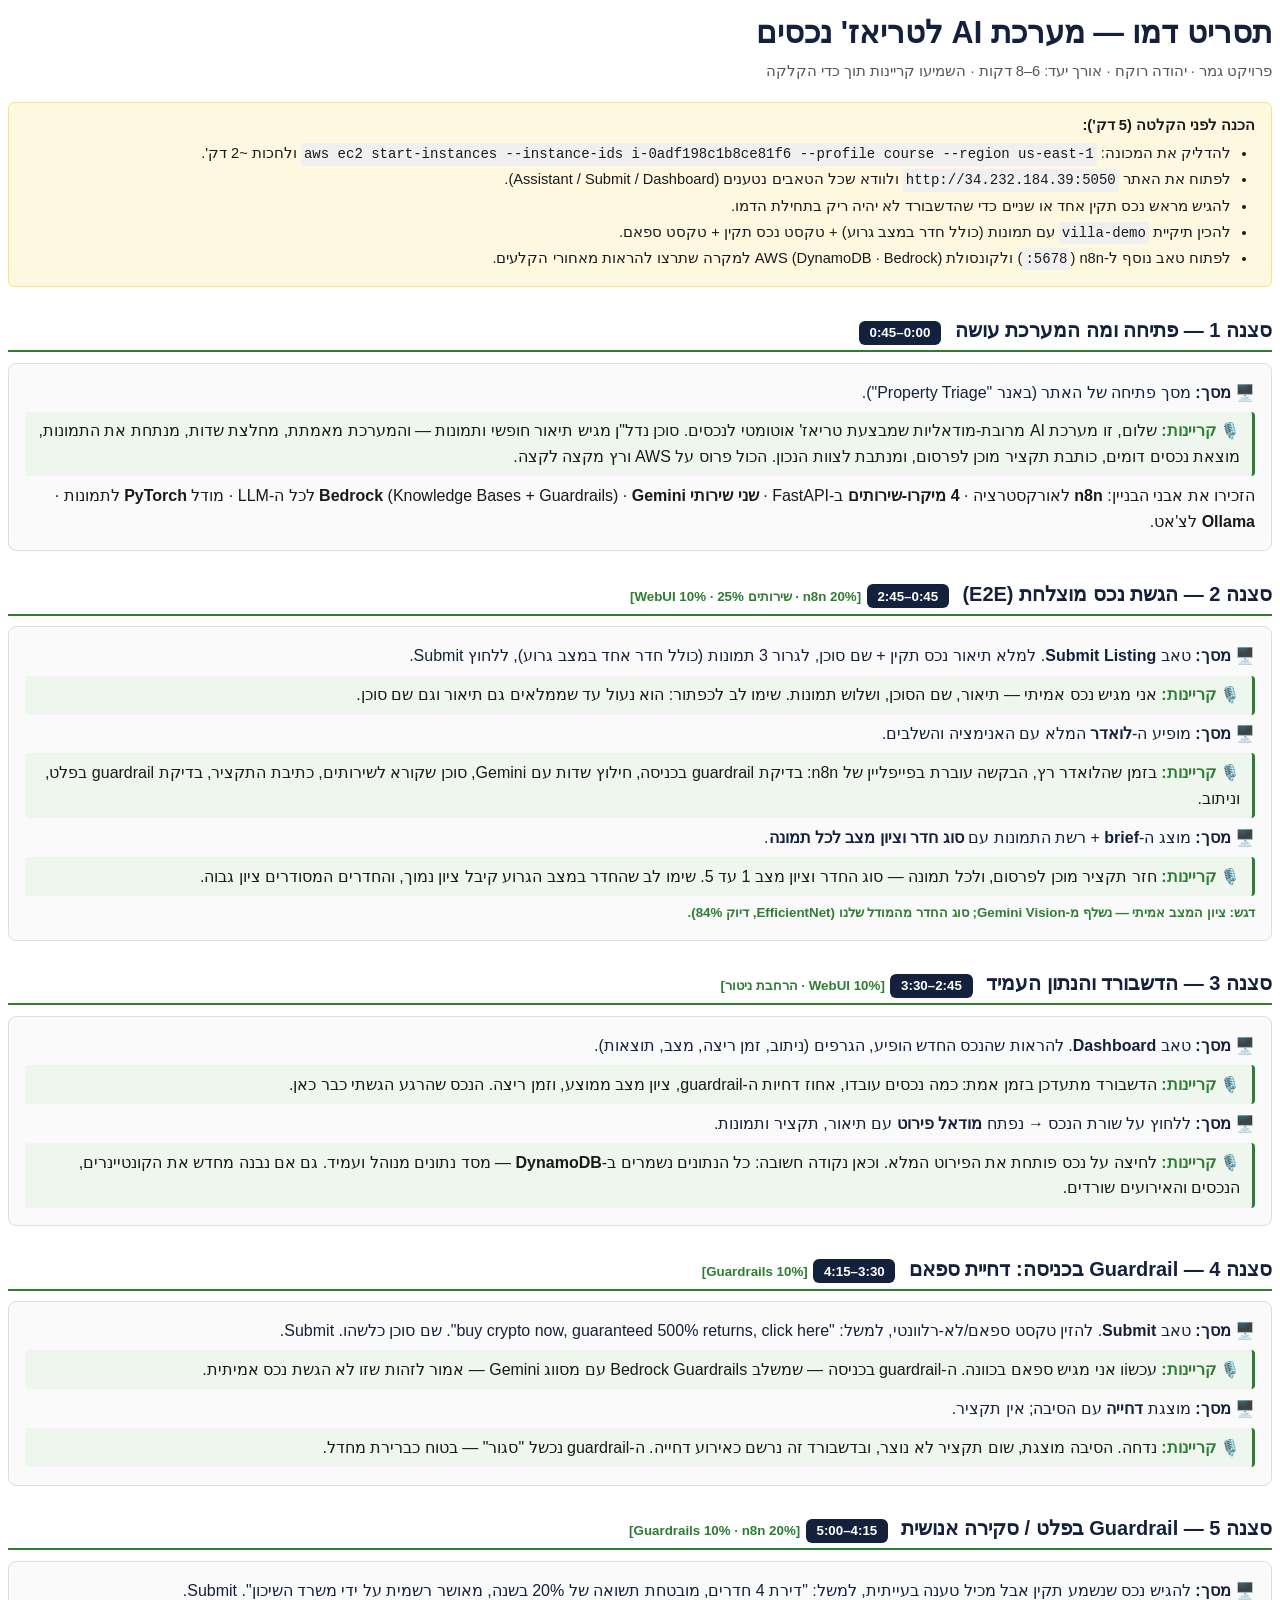
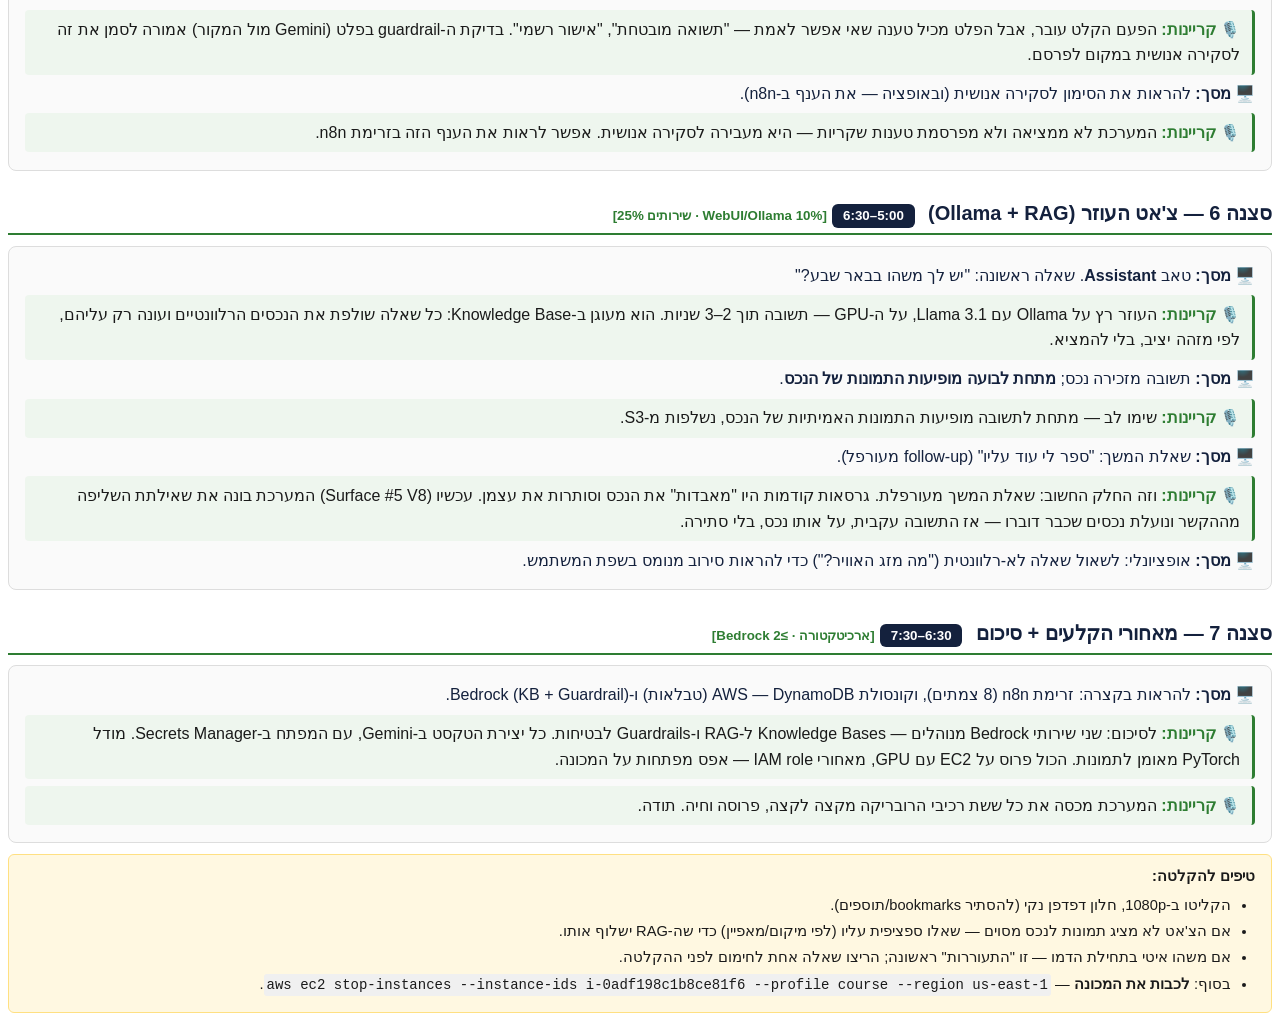
==== property-triage-system/demo/demo_script.html @ 11481102 "Add Hebrew demo script (demo/demo_script.pdf + .html) A 6-8 min director's script for the demo recor" ====
<!DOCTYPE html>
<html lang="he" dir="rtl">
<head>
<meta charset="utf-8">
<title>תסריט דמו — מערכת טריאז' נכסים</title>
<style>
  @page { size: A4; margin: 1.8cm 1.6cm; }
  * { box-sizing: border-box; }
  body { font-family: "Arial Hebrew", Arial, "Helvetica Neue", sans-serif;
         direction: rtl; color: #1a1a1a; font-size: 12pt; line-height: 1.6; }
  h1 { color: #14213d; font-size: 23pt; margin: 0 0 2pt; }
  .sub { color: #555; font-size: 11pt; margin: 0 0 14pt; }
  h2 { color: #14213d; font-size: 15pt; border-bottom: 2px solid #2e7d32;
       padding-bottom: 3pt; margin: 20pt 0 8pt; }
  h3 { color: #2e7d32; font-size: 12.5pt; margin: 12pt 0 4pt; }
  p { margin: 4pt 0; }
  .scene { border: 1px solid #ddd; border-radius: 8px; padding: 8pt 12pt;
           margin: 8pt 0; background: #fafafa; page-break-inside: avoid; }
  .time { display: inline-block; background: #14213d; color: #fff; border-radius: 6px;
          padding: 1pt 8pt; font-size: 10pt; margin-inline-start: 6pt; }
  .do { color: #14213d; }
  .say { background: #eef6ee; border-inline-start: 3px solid #2e7d32;
         padding: 5pt 9pt; margin: 5pt 0; border-radius: 4px; }
  .say::before { content: "🎙️ קריינות: "; font-weight: bold; color: #2e7d32; }
  .do::before { content: "🖥️ מסך: "; font-weight: bold; }
  ul { margin: 4pt 0 4pt 0; padding-inline-start: 18pt; }
  li { margin: 2pt 0; }
  code { font-family: "Courier New", monospace; background: #f0f0f0; padding: 0 3px;
         border-radius: 3px; font-size: 10.5pt; direction: ltr; display: inline-block; }
  .note { background: #fff8e1; border: 1px solid #ffe082; border-radius: 6px;
          padding: 8pt 12pt; margin: 8pt 0; font-size: 11pt; }
  .rubric { font-size: 10pt; color: #2e7d32; font-weight: bold; }
  .pagebreak { page-break-after: always; }
  table { border-collapse: collapse; width: 100%; margin: 6pt 0; font-size: 10.5pt; }
  th, td { border: 1px solid #ccc; padding: 4pt 7pt; text-align: right; }
  th { background: #14213d; color: #fff; }
</style>
</head>
<body>

<h1>תסריט דמו — מערכת AI לטריאז' נכסים</h1>
<p class="sub">פרויקט גמר · יהודה רוקח · אורך יעד: 6–8 דקות · השמיעו קריינות תוך כדי הקלקה</p>

<div class="note">
<b>הכנה לפני הקלטה (5 דק'):</b>
<ul>
<li>להדליק את המכונה: <code>aws ec2 start-instances --instance-ids i-0adf198c1b8ce81f6 --profile course --region us-east-1</code> ולחכות ~2 דק'.</li>
<li>לפתוח את האתר <code>http://34.232.184.39:5050</code> ולוודא שכל הטאבים נטענים (Assistant / Submit / Dashboard).</li>
<li>להגיש מראש נכס תקין אחד או שניים כדי שהדשבורד לא יהיה ריק בתחילת הדמו.</li>
<li>להכין תיקיית <code>villa-demo</code> עם תמונות (כולל חדר במצב גרוע) + טקסט נכס תקין + טקסט ספאם.</li>
<li>לפתוח טאב נוסף ל-n8n (<code>:5678</code>) ולקונסולת AWS (DynamoDB · Bedrock) למקרה שתרצו להראות מאחורי הקלעים.</li>
</ul>
</div>

<h2>סצנה 1 — פתיחה ומה המערכת עושה <span class="time">0:00–0:45</span></h2>
<div class="scene">
<p class="do">מסך פתיחה של האתר (באנר "Property Triage").</p>
<p class="say">שלום, זו מערכת AI מרובת-מודאליות שמבצעת טריאז' אוטומטי לנכסים. סוכן נדל"ן מגיש תיאור חופשי ותמונות — והמערכת מאמתת, מחלצת שדות, מנתחת את התמונות, מוצאת נכסים דומים, כותבת תקציר מוכן לפרסום, ומנתבת לצוות הנכון. הכול פרוס על AWS ורץ מקצה לקצה.</p>
<p>הזכירו את אבני הבניין: <b>n8n</b> לאורקסטרציה · <b>4 מיקרו-שירותים</b> ב-FastAPI · <b>שני שירותי Bedrock</b> (Knowledge Bases + Guardrails) · <b>Gemini</b> לכל ה-LLM · מודל <b>PyTorch</b> לתמונות · <b>Ollama</b> לצ'אט.</p>
</div>

<h2>סצנה 2 — הגשת נכס מוצלחת (E2E) <span class="time">0:45–2:45</span> <span class="rubric">[n8n 20% · שירותים 25% · WebUI 10%]</span></h2>
<div class="scene">
<p class="do">טאב <b>Submit Listing</b>. למלא תיאור נכס תקין + שם סוכן, לגרור 3 תמונות (כולל חדר אחד במצב גרוע), ללחוץ Submit.</p>
<p class="say">אני מגיש נכס אמיתי — תיאור, שם הסוכן, ושלוש תמונות. שימו לב לכפתור: הוא נעול עד שממלאים גם תיאור וגם שם סוכן.</p>
<p class="do">מופיע ה-<b>לואדר</b> המלא עם האנימציה והשלבים.</p>
<p class="say">בזמן שהלואדר רץ, הבקשה עוברת בפייפליין של n8n: בדיקת guardrail בכניסה, חילוץ שדות עם Gemini, סוכן שקורא לשירותים, כתיבת התקציר, בדיקת guardrail בפלט, וניתוב.</p>
<p class="do">מוצג ה-<b>brief</b> + רשת התמונות עם <b>סוג חדר וציון מצב לכל תמונה</b>.</p>
<p class="say">חזר תקציר מוכן לפרסום, ולכל תמונה — סוג החדר וציון מצב 1 עד 5. שימו לב שהחדר במצב הגרוע קיבל ציון נמוך, והחדרים המסודרים ציון גבוה.</p>
<p class="rubric">דגש: ציון המצב אמיתי — נשלף מ-Gemini Vision; סוג החדר מהמודל שלנו (EfficientNet, דיוק 84%).</p>
</div>

<h2>סצנה 3 — הדשבורד והנתון העמיד <span class="time">2:45–3:30</span> <span class="rubric">[WebUI 10% · הרחבת ניטור]</span></h2>
<div class="scene">
<p class="do">טאב <b>Dashboard</b>. להראות שהנכס החדש הופיע, הגרפים (ניתוב, זמן ריצה, מצב, תוצאות).</p>
<p class="say">הדשבורד מתעדכן בזמן אמת: כמה נכסים עובדו, אחוז דחיות ה-guardrail, ציון מצב ממוצע, וזמן ריצה. הנכס שהרגע הגשתי כבר כאן.</p>
<p class="do">ללחוץ על שורת הנכס → נפתח <b>מודאל פירוט</b> עם תיאור, תקציר ותמונות.</p>
<p class="say">לחיצה על נכס פותחת את הפירוט המלא. וכאן נקודה חשובה: כל הנתונים נשמרים ב-<b>DynamoDB</b> — מסד נתונים מנוהל ועמיד. גם אם נבנה מחדש את הקונטיינרים, הנכסים והאירועים שורדים.</p>
</div>

<h2>סצנה 4 — Guardrail בכניסה: דחיית ספאם <span class="time">3:30–4:15</span> <span class="rubric">[Guardrails 10%]</span></h2>
<div class="scene">
<p class="do">טאב <b>Submit</b>. להזין טקסט ספאם/לא-רלוונטי, למשל: "buy crypto now, guaranteed 500% returns, click here". שם סוכן כלשהו. Submit.</p>
<p class="say">עכשiו אני מגיש ספאם בכוונה. ה-guardrail בכניסה — שמשלב Bedrock Guardrails עם מסווג Gemini — אמור לזהות שזו לא הגשת נכס אמיתית.</p>
<p class="do">מוצגת <b>דחייה</b> עם הסיבה; אין תקציר.</p>
<p class="say">נדחה. הסיבה מוצגת, שום תקציר לא נוצר, ובדשבורד זה נרשם כאירוע דחייה. ה-guardrail נכשל "סגור" — בטוח כברירת מחדל.</p>
</div>

<h2>סצנה 5 — Guardrail בפלט / סקירה אנושית <span class="time">4:15–5:00</span> <span class="rubric">[Guardrails 10% · n8n 20%]</span></h2>
<div class="scene">
<p class="do">להגיש נכס שנשמע תקין אבל מכיל טענה בעייתית, למשל: "דירת 4 חדרים, מובטחת תשואה של 20% בשנה, מאושר רשמית על ידי משרד השיכון". Submit.</p>
<p class="say">הפעם הקלט עובר, אבל הפלט מכיל טענה שאי אפשר לאמת — "תשואה מובטחת", "אישור רשמי". בדיקת ה-guardrail בפלט (Gemini מול המקור) אמורה לסמן את זה לסקירה אנושית במקום לפרסם.</p>
<p class="do">להראות את הסימון לסקירה אנושית (ובאופציה — את הענף ב-n8n).</p>
<p class="say">המערכת לא ממציאה ולא מפרסמת טענות שקריות — היא מעבירה לסקירה אנושית. אפשר לראות את הענף הזה בזרימת n8n.</p>
</div>

<h2>סצנה 6 — צ'אט העוזר (Ollama + RAG) <span class="time">5:00–6:30</span> <span class="rubric">[WebUI/Ollama 10% · שירותים 25%]</span></h2>
<div class="scene">
<p class="do">טאב <b>Assistant</b>. שאלה ראשונה: "יש לך משהו בבאר שבע?"</p>
<p class="say">העוזר רץ על Ollama עם Llama 3.1, על ה-GPU — תשובה תוך 2–3 שניות. הוא מעוגן ב-Knowledge Base: כל שאלה שולפת את הנכסים הרלוונטיים ועונה רק עליהם, לפי מזהה יציב, בלי להמציא.</p>
<p class="do">תשובה מזכירה נכס; <b>מתחת לבועה מופיעות התמונות של הנכס</b>.</p>
<p class="say">שימו לב — מתחת לתשובה מופיעות התמונות האמיתיות של הנכס, נשלפות מ-S3.</p>
<p class="do">שאלת המשך: "ספר לי עוד עליו" (follow-up מעורפל).</p>
<p class="say">וזה החלק החשוב: שאלת המשך מעורפלת. גרסאות קודמות היו "מאבדות" את הנכס וסותרות את עצמן. עכשיו (Surface #5 V8) המערכת בונה את שאילתת השליפה מההקשר ונועלת נכסים שכבר דוברו — אז התשובה עקבית, על אותו נכס, בלי סתירה.</p>
<p class="do">אופציונלי: לשאול שאלה לא-רלוונטית ("מה מזג האוויר?") כדי להראות סירוב מנומס בשפת המשתמש.</p>
</div>

<h2>סצנה 7 — מאחורי הקלעים + סיכום <span class="time">6:30–7:30</span> <span class="rubric">[ארכיטקטורה · ≥2 Bedrock]</span></h2>
<div class="scene">
<p class="do">להראות בקצרה: זרימת n8n (8 צמתים), וקונסולת AWS — DynamoDB (טבלאות) ו-Bedrock (KB + Guardrail).</p>
<p class="say">לסיכום: שני שירותי Bedrock מנוהלים — Knowledge Bases ל-RAG ו-Guardrails לבטיחות. כל יצירת הטקסט ב-Gemini, עם המפתח ב-Secrets Manager. מודל PyTorch מאומן לתמונות. הכול פרוס על EC2 עם GPU, מאחורי IAM role — אפס מפתחות על המכונה.</p>
<p class="say">המערכת מכסה את כל ששת רכיבי הרובריקה מקצה לקצה, פרוסה וחיה. תודה.</p>
</div>

<div class="note">
<b>טיפים להקלטה:</b>
<ul>
<li>הקליטו ב-1080p, חלון דפדפן נקי (להסתיר bookmarks/תוספים).</li>
<li>אם הצ'אט לא מציג תמונות לנכס מסוים — שאלו ספציפית עליו (לפי מיקום/מאפיין) כדי שה-RAG ישלוף אותו.</li>
<li>אם משהו איטי בתחילת הדמו — זו "התעוררות" ראשונה; הריצו שאלה אחת לחימום לפני ההקלטה.</li>
<li>בסוף: <b>לכבות את המכונה</b> — <code>aws ec2 stop-instances --instance-ids i-0adf198c1b8ce81f6 --profile course --region us-east-1</code>.</li>
</ul>
</div>

</body>
</html>
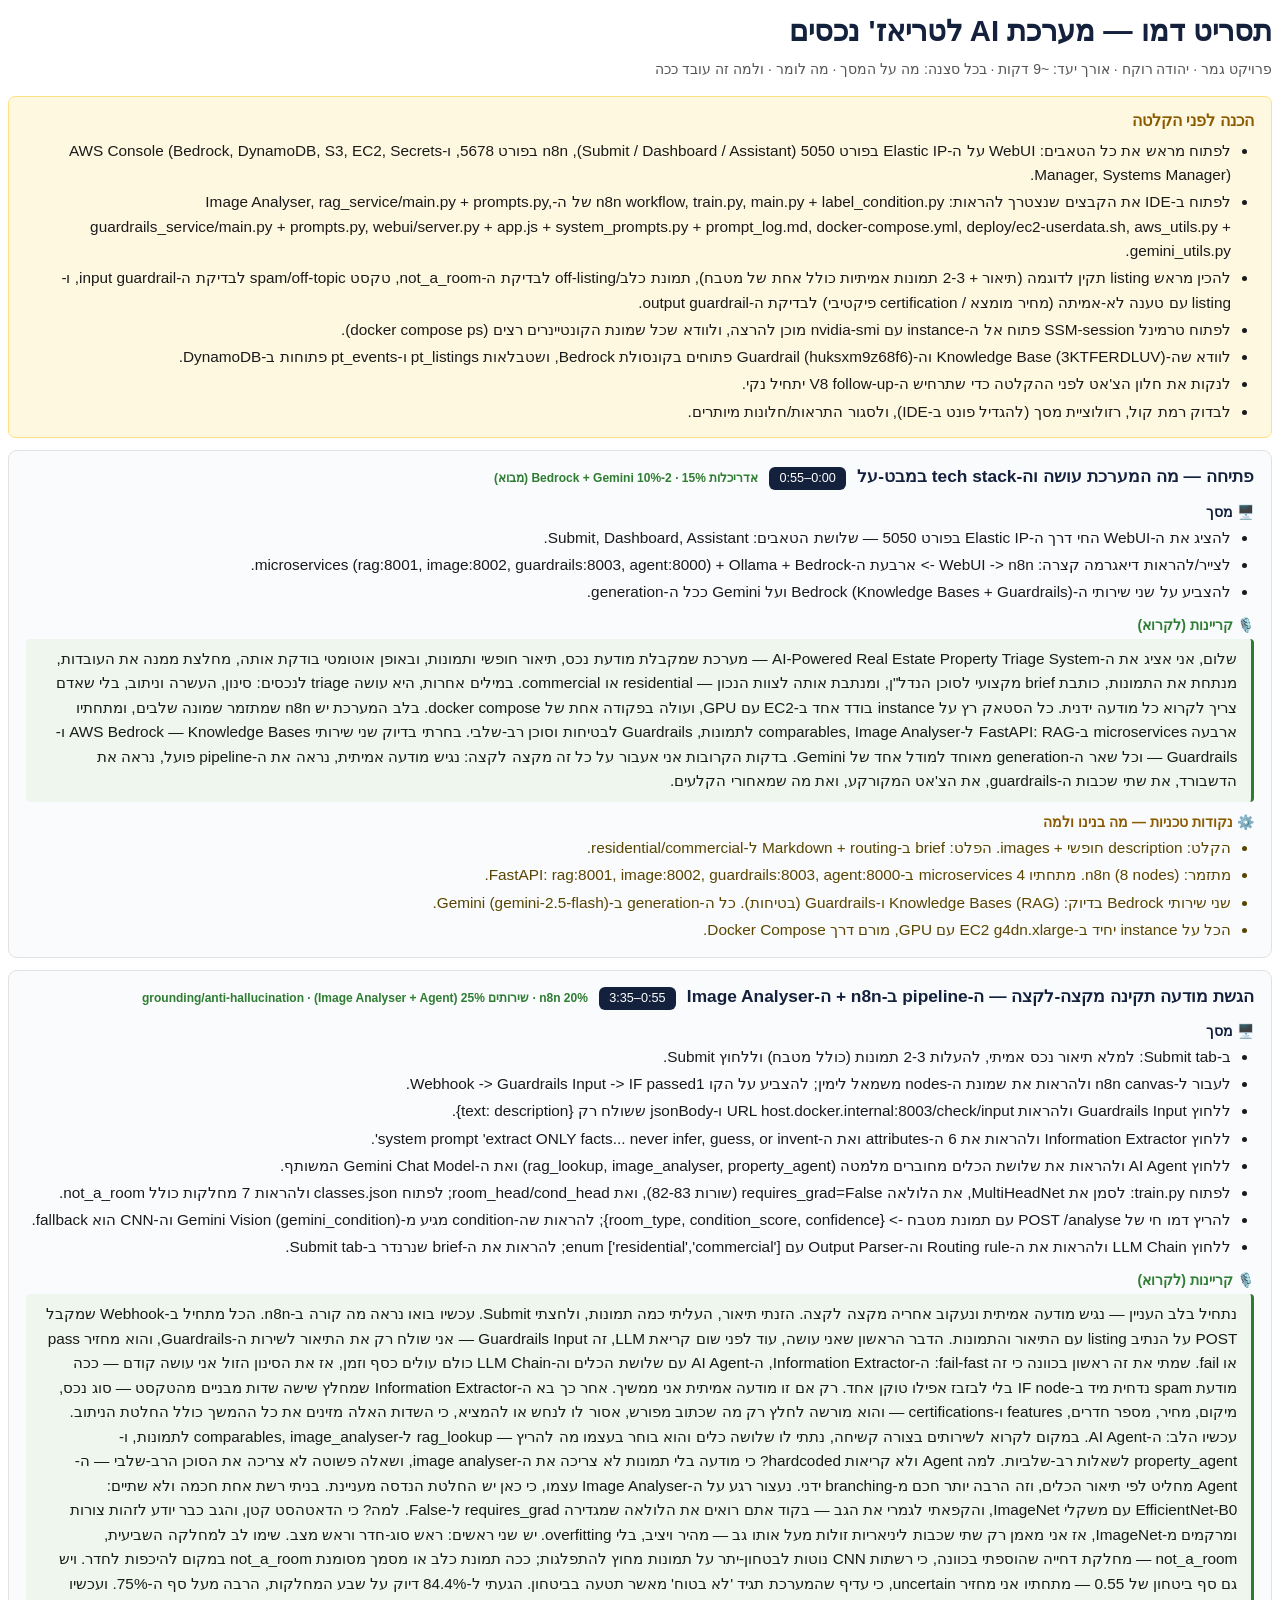
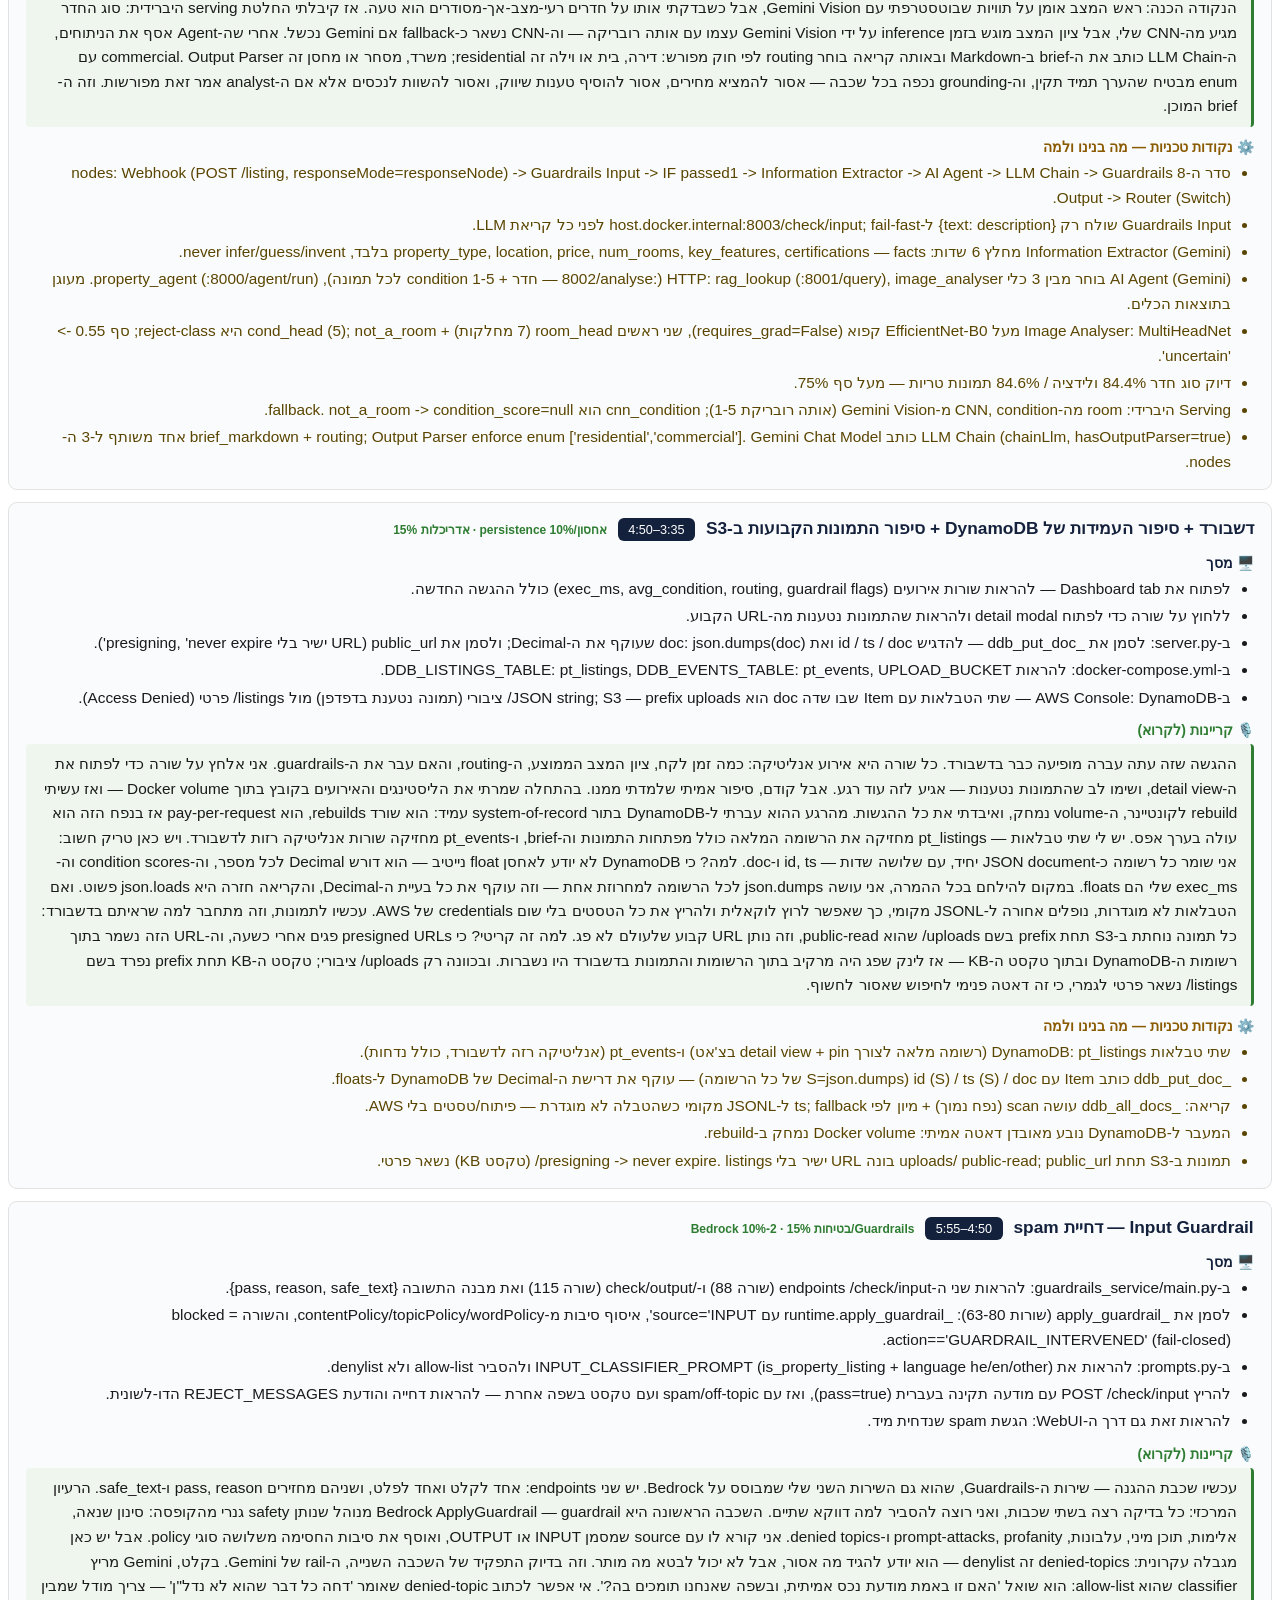
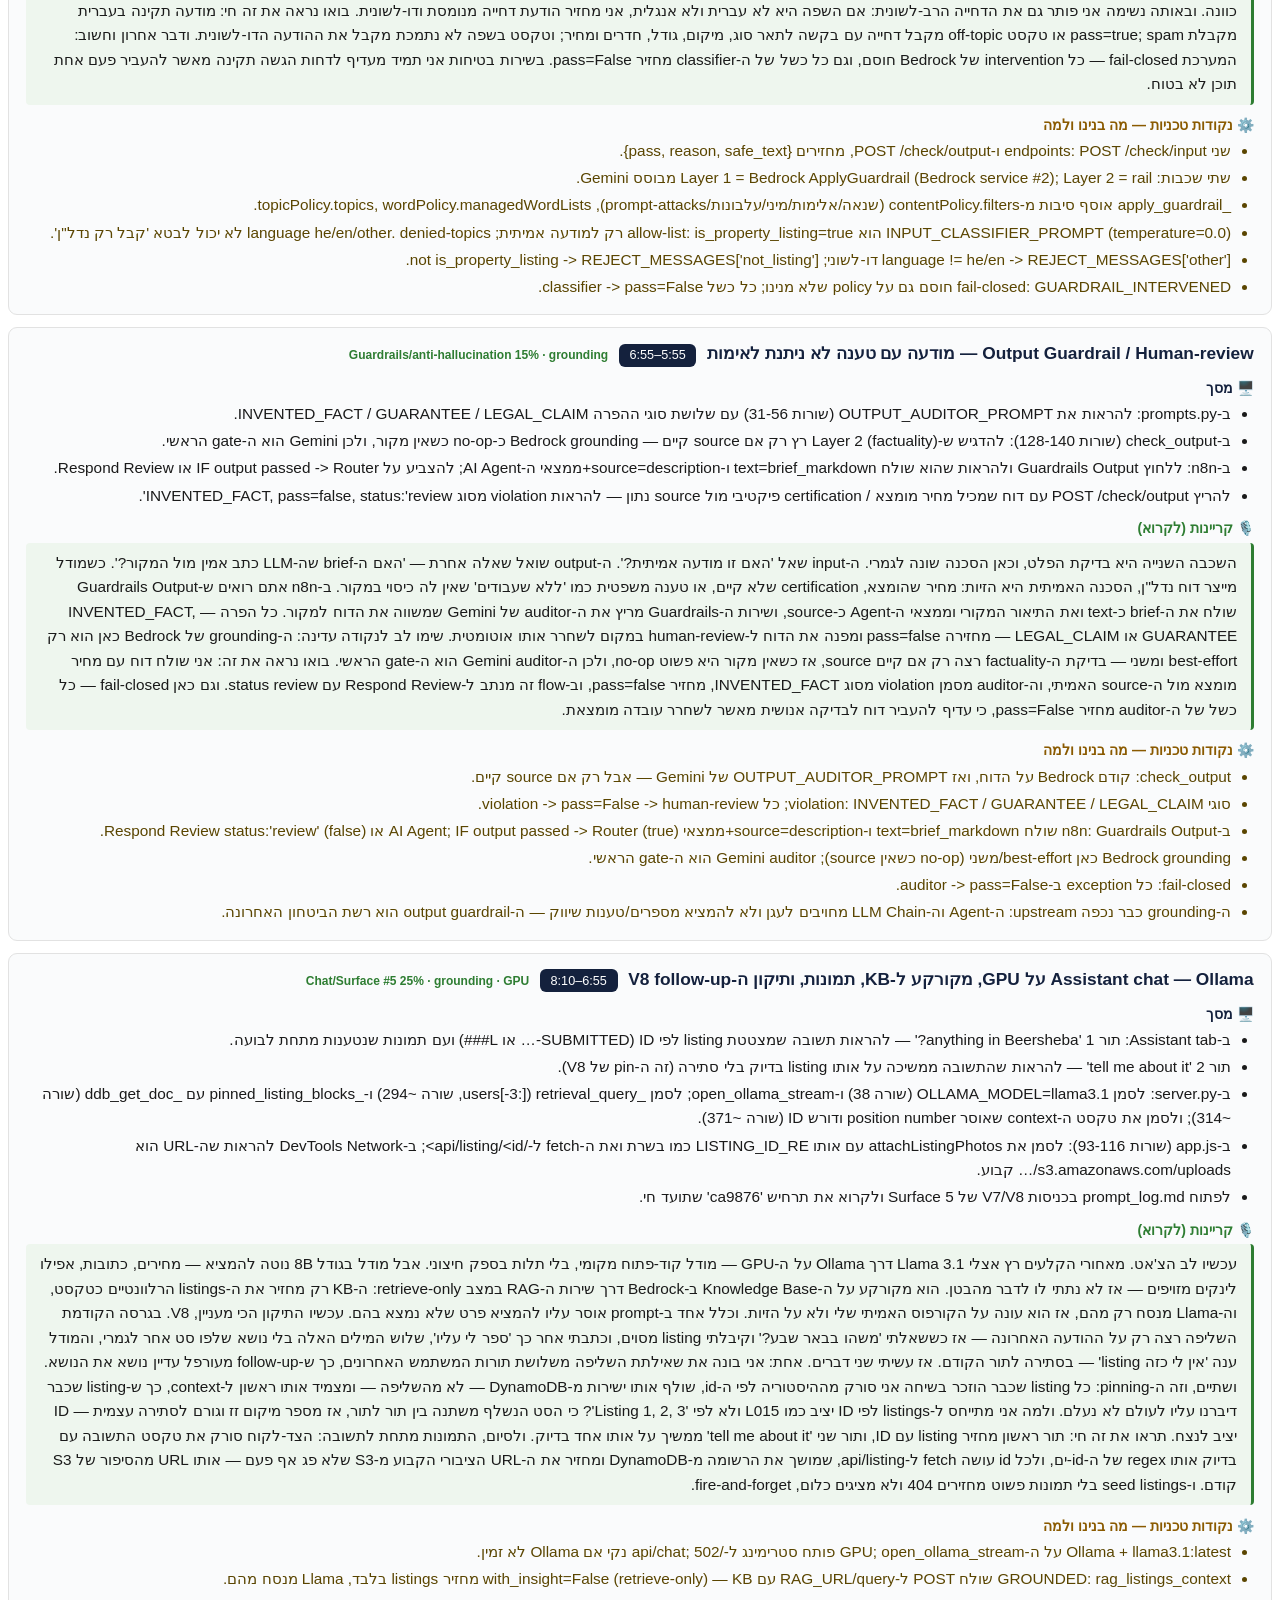
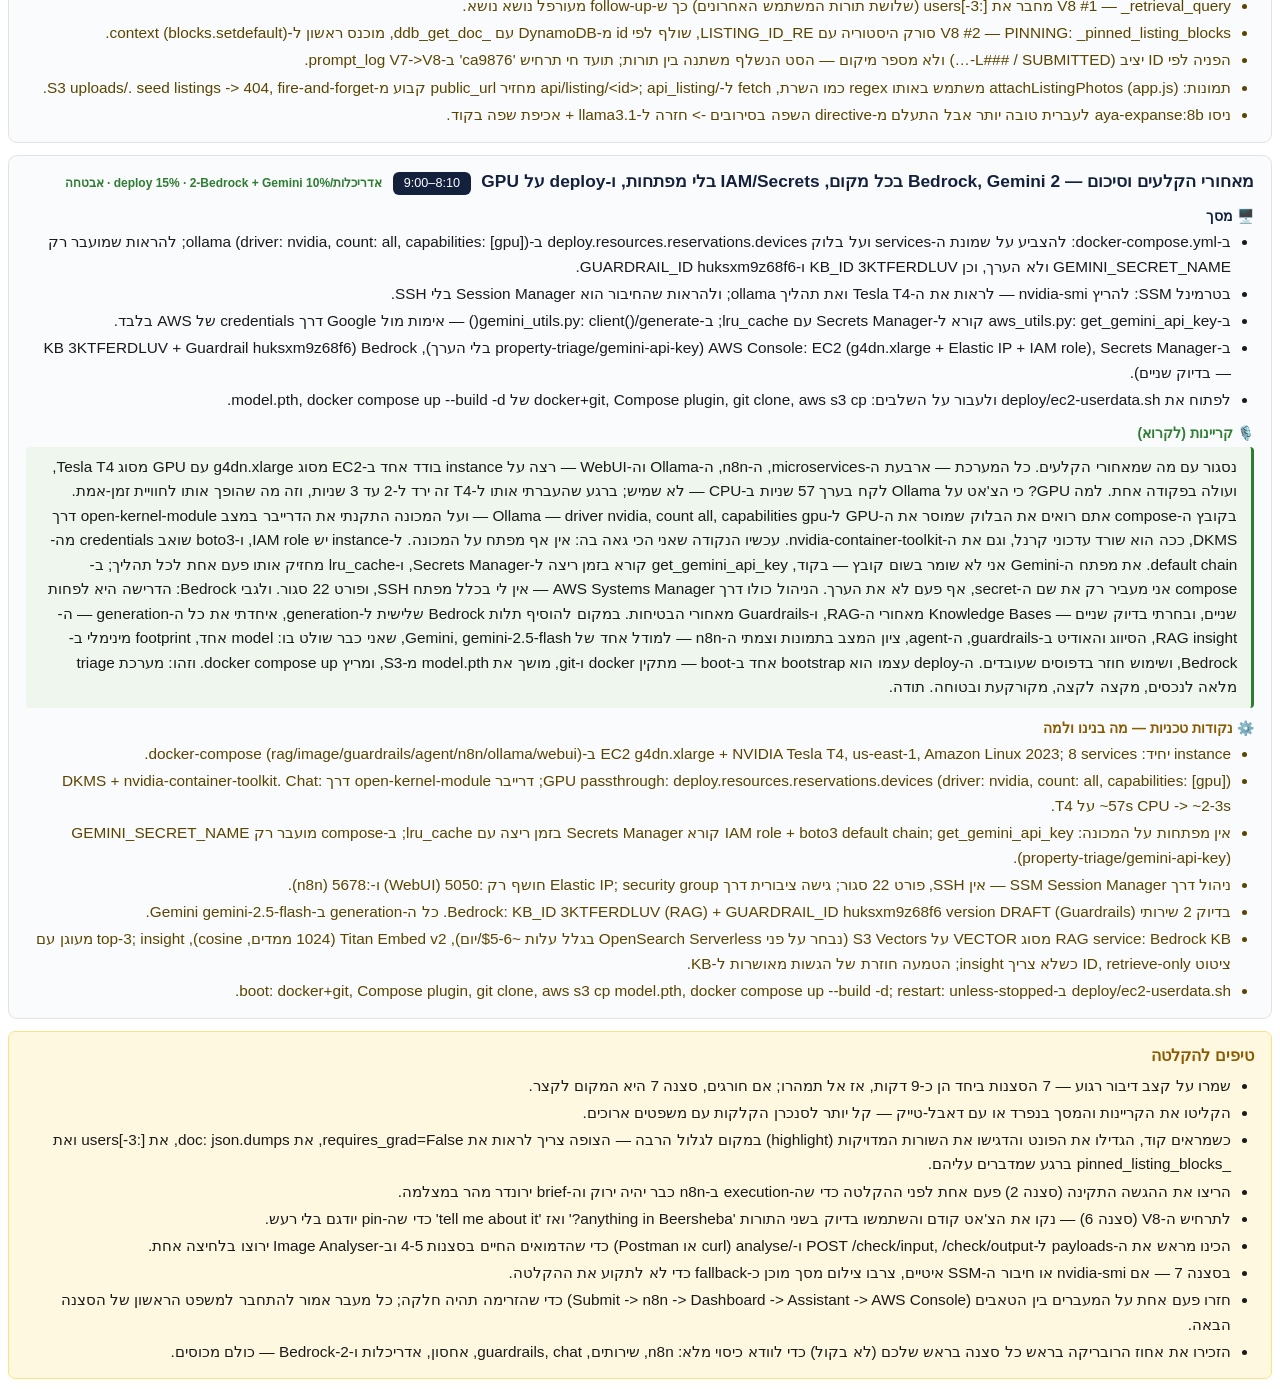
==== commit d79949a8: "Demo script: rewrite with grounded technical what/why per scene Researched each component from the r" ====
--- a/property-triage-system/demo/demo_script.html
+++ b/property-triage-system/demo/demo_script.html
@@ -1,126 +1,74 @@
-<!DOCTYPE html>
-<html lang="he" dir="rtl">
-<head>
-<meta charset="utf-8">
-<title>תסריט דמו — מערכת טריאז' נכסים</title>
-<style>
-  @page { size: A4; margin: 1.8cm 1.6cm; }
-  * { box-sizing: border-box; }
-  body { font-family: "Arial Hebrew", Arial, "Helvetica Neue", sans-serif;
-         direction: rtl; color: #1a1a1a; font-size: 12pt; line-height: 1.6; }
-  h1 { color: #14213d; font-size: 23pt; margin: 0 0 2pt; }
-  .sub { color: #555; font-size: 11pt; margin: 0 0 14pt; }
-  h2 { color: #14213d; font-size: 15pt; border-bottom: 2px solid #2e7d32;
-       padding-bottom: 3pt; margin: 20pt 0 8pt; }
-  h3 { color: #2e7d32; font-size: 12.5pt; margin: 12pt 0 4pt; }
-  p { margin: 4pt 0; }
-  .scene { border: 1px solid #ddd; border-radius: 8px; padding: 8pt 12pt;
-           margin: 8pt 0; background: #fafafa; page-break-inside: avoid; }
-  .time { display: inline-block; background: #14213d; color: #fff; border-radius: 6px;
-          padding: 1pt 8pt; font-size: 10pt; margin-inline-start: 6pt; }
-  .do { color: #14213d; }
-  .say { background: #eef6ee; border-inline-start: 3px solid #2e7d32;
-         padding: 5pt 9pt; margin: 5pt 0; border-radius: 4px; }
-  .say::before { content: "🎙️ קריינות: "; font-weight: bold; color: #2e7d32; }
-  .do::before { content: "🖥️ מסך: "; font-weight: bold; }
-  ul { margin: 4pt 0 4pt 0; padding-inline-start: 18pt; }
-  li { margin: 2pt 0; }
-  code { font-family: "Courier New", monospace; background: #f0f0f0; padding: 0 3px;
-         border-radius: 3px; font-size: 10.5pt; direction: ltr; display: inline-block; }
-  .note { background: #fff8e1; border: 1px solid #ffe082; border-radius: 6px;
-          padding: 8pt 12pt; margin: 8pt 0; font-size: 11pt; }
-  .rubric { font-size: 10pt; color: #2e7d32; font-weight: bold; }
-  .pagebreak { page-break-after: always; }
-  table { border-collapse: collapse; width: 100%; margin: 6pt 0; font-size: 10.5pt; }
-  th, td { border: 1px solid #ccc; padding: 4pt 7pt; text-align: right; }
-  th { background: #14213d; color: #fff; }
-</style>
-</head>
-<body>
-
+<!DOCTYPE html><html lang='he' dir='rtl'><head><meta charset='utf-8'><style>
+@page { size: A4; margin: 1.7cm 1.5cm; }
+* { box-sizing: border-box; }
+body { font-family: "Arial Hebrew", Arial, "Helvetica Neue", sans-serif; direction: rtl;
+       color: #1a1a1a; font-size: 11.5pt; line-height: 1.6; }
+h1 { color: #14213d; font-size: 22pt; margin: 0 0 2pt; }
+.sub { color: #555; font-size: 10.5pt; margin: 0 0 12pt; }
+h2 { color: #14213d; font-size: 13.5pt; border-bottom: 2px solid #2e7d32; padding-bottom: 3pt; margin: 16pt 0 6pt; }
+.scene { border: 1px solid #e2e2e2; border-radius: 9px; padding: 9pt 13pt; margin: 9pt 0;
+         background: #fafbfc; page-break-inside: avoid; }
+.shead { display: flex; align-items: baseline; gap: 8pt; flex-wrap: wrap; margin-bottom: 4pt; }
+.stitle { color: #14213d; font-size: 13pt; font-weight: bold; }
+.time { background: #14213d; color: #fff; border-radius: 6px; padding: 1pt 8pt; font-size: 9.5pt; white-space: nowrap; }
+.rubric { color: #2e7d32; font-size: 9pt; font-weight: bold; }
+.lbl { font-weight: bold; font-size: 10.5pt; margin: 7pt 0 2pt; }
+.lbl.screen { color: #14213d; }
+.lbl.say { color: #2e7d32; }
+.lbl.tech { color: #8a5a00; }
+.say-box { background: #eef6ee; border-inline-start: 3px solid #2e7d32; padding: 6pt 10pt; border-radius: 4px; }
+ul { margin: 2pt 0 2pt 0; padding-inline-start: 17pt; }
+li { margin: 2pt 0; }
+.tech li { color: #5a4500; }
+code, .mono { font-family: "Courier New", monospace; font-size: 10pt; }
+.note { background: #fff8e1; border: 1px solid #ffe082; border-radius: 7px; padding: 8pt 13pt; margin: 8pt 0; }
+.note h3 { margin: 0 0 4pt; color: #8a5a00; font-size: 12pt; }
+.pagebreak { page-break-after: always; }
+</style></head><body>
 <h1>תסריט דמו — מערכת AI לטריאז' נכסים</h1>
-<p class="sub">פרויקט גמר · יהודה רוקח · אורך יעד: 6–8 דקות · השמיעו קריינות תוך כדי הקלקה</p>
-
-<div class="note">
-<b>הכנה לפני הקלטה (5 דק'):</b>
-<ul>
-<li>להדליק את המכונה: <code>aws ec2 start-instances --instance-ids i-0adf198c1b8ce81f6 --profile course --region us-east-1</code> ולחכות ~2 דק'.</li>
-<li>לפתוח את האתר <code>http://34.232.184.39:5050</code> ולוודא שכל הטאבים נטענים (Assistant / Submit / Dashboard).</li>
-<li>להגיש מראש נכס תקין אחד או שניים כדי שהדשבורד לא יהיה ריק בתחילת הדמו.</li>
-<li>להכין תיקיית <code>villa-demo</code> עם תמונות (כולל חדר במצב גרוע) + טקסט נכס תקין + טקסט ספאם.</li>
-<li>לפתוח טאב נוסף ל-n8n (<code>:5678</code>) ולקונסולת AWS (DynamoDB · Bedrock) למקרה שתרצו להראות מאחורי הקלעים.</li>
-</ul>
+<p class='sub'>פרויקט גמר · יהודה רוקח · אורך יעד: ~9 דקות · בכל סצנה: מה על המסך · מה לומר · ולמה זה עובד ככה</p>
+<div class='note'><h3>הכנה לפני הקלטה</h3><ul class=""><li>לפתוח מראש את כל הטאבים: WebUI על ה-Elastic IP בפורט 5050 (Submit / Dashboard / Assistant), n8n בפורט 5678, ו-AWS Console (Bedrock, DynamoDB, S3, EC2, Secrets Manager, Systems Manager).</li><li>לפתוח ב-IDE את הקבצים שנצטרך להראות: n8n workflow, train.py, main.py + label_condition.py של ה-Image Analyser, rag_service/main.py + prompts.py, guardrails_service/main.py + prompts.py, webui/server.py + app.js + system_prompts.py + prompt_log.md, docker-compose.yml, deploy/ec2-userdata.sh, aws_utils.py + gemini_utils.py.</li><li>להכין מראש listing תקין לדוגמה (תיאור + 2-3 תמונות אמיתיות כולל אחת של מטבח), תמונת כלב/off-listing לבדיקת ה-not_a_room, טקסט spam/off-topic לבדיקת ה-input guardrail, ו-listing עם טענה לא-אמיתה (מחיר מומצא / certification פיקטיבי) לבדיקת ה-output guardrail.</li><li>לפתוח טרמינל SSM-session פתוח אל ה-instance עם nvidia-smi מוכן להרצה, ולוודא שכל שמונת הקונטיינרים רצים (docker compose ps).</li><li>לוודא שה-Knowledge Base (3KTFERDLUV) וה-Guardrail (huksxm9z68f6) פתוחים בקונסולת Bedrock, ושטבלאות pt_listings ו-pt_events פתוחות ב-DynamoDB.</li><li>לנקות את חלון הצ&#x27;אט לפני ההקלטה כדי שתרחיש ה-V8 follow-up יתחיל נקי.</li><li>לבדוק רמת קול, רזולוציית מסך (להגדיל פונט ב-IDE), ולסגור התראות/חלונות מיותרים.</li></ul></div>
+<div class='scene'>
+<div class='shead'><span class='stitle'>פתיחה — מה המערכת עושה וה-tech stack במבט-על</span><span class='time'>0:00–0:55</span><span class='rubric'>אדריכלות 15% · 2-Bedrock + Gemini 10% (מבוא)</span></div>
+<div class='lbl screen'>🖥️ מסך</div><ul class=""><li>להציג את ה-WebUI החי דרך ה-Elastic IP בפורט 5050 — שלושת הטאבים: Submit, Dashboard, Assistant.</li><li>לצייר/להראות דיאגרמה קצרה: WebUI -&gt; n8n -&gt; ארבעת ה-microservices (rag:8001, image:8002, guardrails:8003, agent:8000) + Ollama + Bedrock.</li><li>להצביע על שני שירותי ה-Bedrock (Knowledge Bases + Guardrails) ועל Gemini ככל ה-generation.</li></ul>
+<div class='lbl say'>🎙️ קריינות (לקרוא)</div><div class='say-box'>שלום, אני אציג את ה-AI-Powered Real Estate Property Triage System — מערכת שמקבלת מודעת נכס, תיאור חופשי ותמונות, ובאופן אוטומטי בודקת אותה, מחלצת ממנה את העובדות, מנתחת את התמונות, כותבת brief מקצועי לסוכן הנדל&quot;ן, ומנתבת אותה לצוות הנכון — residential או commercial. במילים אחרות, היא עושה triage לנכסים: סינון, העשרה וניתוב, בלי שאדם צריך לקרוא כל מודעה ידנית. כל הסטאק רץ על instance בודד אחד ב-EC2 עם GPU, ועולה בפקודה אחת של docker compose. בלב המערכת יש n8n שמתזמר שמונה שלבים, ומתחתיו ארבעה microservices ב-FastAPI: RAG ל-comparables, Image Analyser לתמונות, Guardrails לבטיחות וסוכן רב-שלבי. בחרתי בדיוק שני שירותי AWS Bedrock — Knowledge Bases ו-Guardrails — וכל שאר ה-generation מאוחד למודל אחד של Gemini. בדקות הקרובות אני אעבור על כל זה מקצה לקצה: נגיש מודעה אמיתית, נראה את ה-pipeline פועל, נראה את הדשבורד, את שתי שכבות ה-guardrails, את הצ&#x27;אט המקורקע, ואת מה שמאחורי הקלעים.</div>
+<div class='lbl tech'>⚙️ נקודות טכניות — מה בנינו ולמה</div><ul class="tech"><li>הקלט: description חופשי + images. הפלט: brief ב-Markdown + routing ל-residential/commercial.</li><li>מתזמר: n8n (8 nodes). מתחתיו 4 microservices ב-FastAPI: rag:8001, image:8002, guardrails:8003, agent:8000.</li><li>שני שירותי Bedrock בדיוק: Knowledge Bases (RAG) ו-Guardrails (בטיחות). כל ה-generation ב-Gemini (gemini-2.5-flash).</li><li>הכל על instance יחיד ב-EC2 g4dn.xlarge עם GPU, מורם דרך Docker Compose.</li></ul>
 </div>
-
-<h2>סצנה 1 — פתיחה ומה המערכת עושה <span class="time">0:00–0:45</span></h2>
-<div class="scene">
-<p class="do">מסך פתיחה של האתר (באנר "Property Triage").</p>
-<p class="say">שלום, זו מערכת AI מרובת-מודאליות שמבצעת טריאז' אוטומטי לנכסים. סוכן נדל"ן מגיש תיאור חופשי ותמונות — והמערכת מאמתת, מחלצת שדות, מנתחת את התמונות, מוצאת נכסים דומים, כותבת תקציר מוכן לפרסום, ומנתבת לצוות הנכון. הכול פרוס על AWS ורץ מקצה לקצה.</p>
-<p>הזכירו את אבני הבניין: <b>n8n</b> לאורקסטרציה · <b>4 מיקרו-שירותים</b> ב-FastAPI · <b>שני שירותי Bedrock</b> (Knowledge Bases + Guardrails) · <b>Gemini</b> לכל ה-LLM · מודל <b>PyTorch</b> לתמונות · <b>Ollama</b> לצ'אט.</p>
+<div class='scene'>
+<div class='shead'><span class='stitle'>הגשת מודעה תקינה מקצה-לקצה — ה-pipeline ב-n8n + ה-Image Analyser</span><span class='time'>0:55–3:35</span><span class='rubric'>n8n 20% · שירותים 25% (Image Analyser + Agent) · grounding/anti-hallucination</span></div>
+<div class='lbl screen'>🖥️ מסך</div><ul class=""><li>ב-Submit tab: למלא תיאור נכס אמיתי, להעלות 2-3 תמונות (כולל מטבח) וללחוץ Submit.</li><li>לעבור ל-n8n canvas ולהראות את שמונת ה-nodes משמאל לימין; להצביע על הקו Webhook -&gt; Guardrails Input -&gt; IF passed1.</li><li>ללחוץ Guardrails Input ולהראות URL host.docker.internal:8003/check/input ו-jsonBody ששולח רק {text: description}.</li><li>ללחוץ Information Extractor ולהראות את 6 ה-attributes ואת ה-system prompt &#x27;extract ONLY facts... never infer, guess, or invent&#x27;.</li><li>ללחוץ AI Agent ולהראות את שלושת הכלים מחוברים מלמטה (rag_lookup, image_analyser, property_agent) ואת ה-Gemini Chat Model המשותף.</li><li>לפתוח train.py: לסמן את MultiHeadNet, את הלולאה requires_grad=False (שורות 82-83), ואת room_head/cond_head; לפתוח classes.json ולהראות 7 מחלקות כולל not_a_room.</li><li>להריץ דמו חי של POST /analyse עם תמונת מטבח -&gt; {room_type, condition_score, confidence}; להראות שה-condition מגיע מ-Gemini Vision (gemini_condition) וה-CNN הוא fallback.</li><li>ללחוץ LLM Chain ולהראות את ה-Routing rule וה-Output Parser עם enum [&#x27;residential&#x27;,&#x27;commercial&#x27;]; להראות את ה-brief שנרנדר ב-Submit tab.</li></ul>
+<div class='lbl say'>🎙️ קריינות (לקרוא)</div><div class='say-box'>נתחיל בלב העניין — נגיש מודעה אמיתית ונעקוב אחריה מקצה לקצה. הזנתי תיאור, העליתי כמה תמונות, ולחצתי Submit. עכשיו בואו נראה מה קורה ב-n8n. הכל מתחיל ב-Webhook שמקבל POST על הנתיב listing עם התיאור והתמונות. הדבר הראשון שאני עושה, עוד לפני שום קריאת LLM, זה Guardrails Input — אני שולח רק את התיאור לשירות ה-Guardrails, והוא מחזיר pass או fail. שמתי את זה ראשון בכוונה כי זה fail-fast: ה-Information Extractor, ה-AI Agent עם שלושת הכלים וה-LLM Chain כולם עולים כסף וזמן, אז את הסינון הזול אני עושה קודם — ככה מודעת spam נדחית מיד ב-IF node בלי לבזבז אפילו טוקן אחד. רק אם זו מודעה אמיתית אני ממשיך. אחר כך בא ה-Information Extractor שמחלץ שישה שדות מבניים מהטקסט — סוג נכס, מיקום, מחיר, מספר חדרים, features ו-certifications — והוא מורשה לחלץ רק מה שכתוב מפורש, אסור לו לנחש או להמציא, כי השדות האלה מזינים את כל ההמשך כולל החלטת הניתוב. עכשיו הלב: ה-AI Agent. במקום לקרוא לשירותים בצורה קשיחה, נתתי לו שלושה כלים והוא בוחר בעצמו מה להריץ — rag_lookup ל-comparables, image_analyser לתמונות, ו-property_agent לשאלות רב-שלביות. למה Agent ולא קריאות hardcoded? כי מודעה בלי תמונות לא צריכה את ה-image analyser, ושאלה פשוטה לא צריכה את הסוכן הרב-שלבי — ה-Agent מחליט לפי תיאור הכלים, וזה הרבה יותר חכם מ-branching ידני. נעצור רגע על ה-Image Analyser עצמו, כי כאן יש החלטת הנדסה מעניינת. בניתי רשת אחת חכמה ולא שתיים: EfficientNet-B0 עם משקלי ImageNet, והקפאתי לגמרי את הגב — בקוד אתם רואים את הלולאה שמגדירה requires_grad ל-False. למה? כי הדאטהסט קטן, והגב כבר יודע לזהות צורות ומרקמים מ-ImageNet, אז אני מאמן רק שתי שכבות ליניאריות זולות מעל אותו גב — מהיר ויציב, בלי overfitting. יש שני ראשים: ראש סוג-חדר וראש מצב. שימו לב למחלקה השביעית, not_a_room — מחלקת דחייה שהוספתי בכוונה, כי רשתות CNN נוטות לבטחון-יתר על תמונות מחוץ להתפלגות; ככה תמונת כלב או מסמך מסומנת not_a_room במקום להיכפות לחדר. ויש גם סף ביטחון של 0.55 — מתחתיו אני מחזיר uncertain, כי עדיף שהמערכת תגיד &#x27;לא בטוח&#x27; מאשר תטעה בביטחון. הגעתי ל-84.4% דיוק על שבע המחלקות, הרבה מעל סף ה-75%. ועכשיו הנקודה הכנה: ראש המצב אומן על תוויות שבוטסטרפתי עם Gemini Vision, אבל כשבדקתי אותו על חדרים רעי-מצב-אך-מסודרים הוא טעה. אז קיבלתי החלטת serving היברידית: סוג החדר מגיע מה-CNN שלי, אבל ציון המצב מוגש בזמן inference על ידי Gemini Vision עצמו עם אותה רובריקה — וה-CNN נשאר כ-fallback אם Gemini נכשל. אחרי שה-Agent אסף את הניתוחים, ה-LLM Chain כותב את ה-brief ב-Markdown ובאותה קריאה בוחר routing לפי חוק מפורש: דירה, בית או וילה זה residential; משרד, מסחר או מחסן זה commercial. Output Parser עם enum מבטיח שהערך תמיד תקין, וה-grounding נכפה בכל שכבה — אסור להמציא מחירים, אסור להוסיף טענות שיווק, ואסור להשוות לנכסים אלא אם ה-analyst אמר זאת מפורשות. וזה ה-brief המוכן.</div>
+<div class='lbl tech'>⚙️ נקודות טכניות — מה בנינו ולמה</div><ul class="tech"><li>סדר ה-8 nodes: Webhook (POST /listing, responseMode=responseNode) -&gt; Guardrails Input -&gt; IF passed1 -&gt; Information Extractor -&gt; AI Agent -&gt; LLM Chain -&gt; Guardrails Output -&gt; Router (Switch).</li><li>Guardrails Input שולח רק {text: description} ל-host.docker.internal:8003/check/input; fail-fast לפני כל קריאת LLM.</li><li>Information Extractor (Gemini) מחלץ 6 שדות: property_type, location, price, num_rooms, key_features, certifications — facts בלבד, never infer/guess/invent.</li><li>AI Agent (Gemini) בוחר מבין 3 כלי HTTP: rag_lookup (:8001/query), image_analyser (:8002/analyse — חדר + condition 1-5 לכל תמונה), property_agent (:8000/agent/run). מעוגן בתוצאות הכלים.</li><li>Image Analyser: MultiHeadNet מעל EfficientNet-B0 קפוא (requires_grad=False), שני ראשים room_head (7 מחלקות) + cond_head (5); not_a_room היא reject-class; סף 0.55 -&gt; &#x27;uncertain&#x27;.</li><li>דיוק סוג חדר 84.4% ולידציה / 84.6% תמונות טריות — מעל סף 75%.</li><li>Serving היברידי: room מה-CNN, condition מ-Gemini Vision (אותה רובריקת 1-5); cnn_condition הוא fallback. not_a_room -&gt; condition_score=null.</li><li>LLM Chain (chainLlm, hasOutputParser=true) כותב brief_markdown + routing; Output Parser enforce enum [&#x27;residential&#x27;,&#x27;commercial&#x27;]. Gemini Chat Model אחד משותף ל-3 ה-nodes.</li></ul>
 </div>
-
-<h2>סצנה 2 — הגשת נכס מוצלחת (E2E) <span class="time">0:45–2:45</span> <span class="rubric">[n8n 20% · שירותים 25% · WebUI 10%]</span></h2>
-<div class="scene">
-<p class="do">טאב <b>Submit Listing</b>. למלא תיאור נכס תקין + שם סוכן, לגרור 3 תמונות (כולל חדר אחד במצב גרוע), ללחוץ Submit.</p>
-<p class="say">אני מגיש נכס אמיתי — תיאור, שם הסוכן, ושלוש תמונות. שימו לב לכפתור: הוא נעול עד שממלאים גם תיאור וגם שם סוכן.</p>
-<p class="do">מופיע ה-<b>לואדר</b> המלא עם האנימציה והשלבים.</p>
-<p class="say">בזמן שהלואדר רץ, הבקשה עוברת בפייפליין של n8n: בדיקת guardrail בכניסה, חילוץ שדות עם Gemini, סוכן שקורא לשירותים, כתיבת התקציר, בדיקת guardrail בפלט, וניתוב.</p>
-<p class="do">מוצג ה-<b>brief</b> + רשת התמונות עם <b>סוג חדר וציון מצב לכל תמונה</b>.</p>
-<p class="say">חזר תקציר מוכן לפרסום, ולכל תמונה — סוג החדר וציון מצב 1 עד 5. שימו לב שהחדר במצב הגרוע קיבל ציון נמוך, והחדרים המסודרים ציון גבוה.</p>
-<p class="rubric">דגש: ציון המצב אמיתי — נשלף מ-Gemini Vision; סוג החדר מהמודל שלנו (EfficientNet, דיוק 84%).</p>
+<div class='scene'>
+<div class='shead'><span class='stitle'>דשבורד + סיפור העמידות של DynamoDB + סיפור התמונות הקבועות ב-S3</span><span class='time'>3:35–4:50</span><span class='rubric'>אחסון/persistence 10% · אדריכלות 15%</span></div>
+<div class='lbl screen'>🖥️ מסך</div><ul class=""><li>לפתוח את Dashboard tab — להראות שורות אירועים (exec_ms, avg_condition, routing, guardrail flags) כולל ההגשה החדשה.</li><li>ללחוץ על שורה כדי לפתוח detail modal ולהראות שהתמונות נטענות מה-URL הקבוע.</li><li>ב-server.py: לסמן את _ddb_put_doc — להדגיש id / ts / doc ואת doc: json.dumps(doc) שעוקף את ה-Decimal; ולסמן את public_url (URL ישיר בלי presigning, &#x27;never expire&#x27;).</li><li>ב-docker-compose.yml: להראות DDB_LISTINGS_TABLE: pt_listings, DDB_EVENTS_TABLE: pt_events, UPLOAD_BUCKET.</li><li>ב-AWS Console: DynamoDB — שתי הטבלאות עם Item שבו שדה doc הוא JSON string; S3 — prefix uploads/ ציבורי (תמונה נטענת בדפדפן) מול listings/ פרטי (Access Denied).</li></ul>
+<div class='lbl say'>🎙️ קריינות (לקרוא)</div><div class='say-box'>ההגשה שזה עתה עברה מופיעה כבר בדשבורד. כל שורה היא אירוע אנליטיקה: כמה זמן לקח, ציון המצב הממוצע, ה-routing, והאם עבר את ה-guardrails. אני אלחץ על שורה כדי לפתוח את ה-detail view, ושימו לב שהתמונות נטענות — אגיע לזה עוד רגע. אבל קודם, סיפור אמיתי שלמדתי ממנו. בהתחלה שמרתי את הליסטינגים והאירועים בקובץ בתוך Docker volume — ואז עשיתי rebuild לקונטיינר, ה-volume נמחק, ואיבדתי את כל ההגשות. מהרגע ההוא עברתי ל-DynamoDB בתור system-of-record עמיד: הוא שורד rebuilds, הוא pay-per-request אז בנפח הזה הוא עולה בערך אפס. יש לי שתי טבלאות — pt_listings מחזיקה את הרשומה המלאה כולל מפתחות התמונות וה-brief, ו-pt_events מחזיקה שורות אנליטיקה רזות לדשבורד. ויש כאן טריק חשוב: אני שומר כל רשומה כ-JSON document יחיד, עם שלושה שדות — id, ts ו-doc. למה? כי DynamoDB לא יודע לאחסן float נייטיב — הוא דורש Decimal לכל מספר, וה-condition scores וה-exec_ms שלי הם floats. במקום להילחם בכל ההמרה, אני עושה json.dumps לכל הרשומה למחרוזת אחת — וזה עוקף את כל בעיית ה-Decimal, והקריאה חזרה היא json.loads פשוט. ואם הטבלאות לא מוגדרות, נופלים אחורה ל-JSONL מקומי, כך שאפשר לרוץ לוקאלית ולהריץ את כל הטסטים בלי שום credentials של AWS. עכשיו לתמונות, וזה מתחבר למה שראיתם בדשבורד: כל תמונה נוחתת ב-S3 תחת prefix בשם uploads/ שהוא public-read, וזה נותן URL קבוע שלעולם לא פג. למה זה קריטי? כי presigned URLs פגים אחרי כשעה, וה-URL הזה נשמר בתוך רשומות ה-DynamoDB ובתוך טקסט ה-KB — אז לינק שפג היה מרקיב בתוך הרשומות והתמונות בדשבורד היו נשברות. ובכוונה רק uploads/ ציבורי; טקסט ה-KB תחת prefix נפרד בשם listings/ נשאר פרטי לגמרי, כי זה דאטה פנימי לחיפוש שאסור לחשוף.</div>
+<div class='lbl tech'>⚙️ נקודות טכניות — מה בנינו ולמה</div><ul class="tech"><li>שתי טבלאות DynamoDB: pt_listings (רשומה מלאה לצורך detail view + pin בצ&#x27;אט) ו-pt_events (אנליטיקה רזה לדשבורד, כולל נדחות).</li><li>_ddb_put_doc כותב Item עם id (S) / ts (S) / doc (S=json.dumps של כל הרשומה) — עוקף את דרישת ה-Decimal של DynamoDB ל-floats.</li><li>קריאה: _ddb_all_docs עושה scan (נפח נמוך) + מיון לפי ts; fallback ל-JSONL מקומי כשהטבלה לא מוגדרת — פיתוח/טסטים בלי AWS.</li><li>המעבר ל-DynamoDB נובע מאובדן דאטה אמיתי: Docker volume נמחק ב-rebuild.</li><li>תמונות ב-S3 תחת uploads/ public-read; public_url בונה URL ישיר בלי presigning -&gt; never expire. listings/ (טקסט KB) נשאר פרטי.</li></ul>
 </div>
-
-<h2>סצנה 3 — הדשבורד והנתון העמיד <span class="time">2:45–3:30</span> <span class="rubric">[WebUI 10% · הרחבת ניטור]</span></h2>
-<div class="scene">
-<p class="do">טאב <b>Dashboard</b>. להראות שהנכס החדש הופיע, הגרפים (ניתוב, זמן ריצה, מצב, תוצאות).</p>
-<p class="say">הדשבורד מתעדכן בזמן אמת: כמה נכסים עובדו, אחוז דחיות ה-guardrail, ציון מצב ממוצע, וזמן ריצה. הנכס שהרגע הגשתי כבר כאן.</p>
-<p class="do">ללחוץ על שורת הנכס → נפתח <b>מודאל פירוט</b> עם תיאור, תקציר ותמונות.</p>
-<p class="say">לחיצה על נכס פותחת את הפירוט המלא. וכאן נקודה חשובה: כל הנתונים נשמרים ב-<b>DynamoDB</b> — מסד נתונים מנוהל ועמיד. גם אם נבנה מחדש את הקונטיינרים, הנכסים והאירועים שורדים.</p>
+<div class='scene'>
+<div class='shead'><span class='stitle'>Input Guardrail — דחיית spam</span><span class='time'>4:50–5:55</span><span class='rubric'>Guardrails/בטיחות 15% · 2-Bedrock 10%</span></div>
+<div class='lbl screen'>🖥️ מסך</div><ul class=""><li>ב-guardrails_service/main.py: להראות שני ה-endpoints /check/input (שורה 88) ו-/check/output (שורה 115) ואת מבנה התשובה {pass, reason, safe_text}.</li><li>לסמן את _apply_guardrail (שורות 63-80): _runtime.apply_guardrail עם source=&#x27;INPUT&#x27;, איסוף סיבות מ-contentPolicy/topicPolicy/wordPolicy, והשורה blocked = action==&#x27;GUARDRAIL_INTERVENED&#x27; (fail-closed).</li><li>ב-prompts.py: להראות את INPUT_CLASSIFIER_PROMPT (is_property_listing + language he/en/other) ולהסביר allow-list ולא denylist.</li><li>להריץ POST /check/input עם מודעה תקינה בעברית (pass=true), ואז עם spam/off-topic ועם טקסט בשפה אחרת — להראות דחייה והודעת REJECT_MESSAGES הדו-לשונית.</li><li>להראות זאת גם דרך ה-WebUI: הגשת spam שנדחית מיד.</li></ul>
+<div class='lbl say'>🎙️ קריינות (לקרוא)</div><div class='say-box'>עכשיו שכבת ההגנה — שירות ה-Guardrails, שהוא גם השירות השני שלי שמבוסס על Bedrock. יש שני endpoints: אחד לקלט ואחד לפלט, ושניהם מחזירים pass, reason ו-safe_text. הרעיון המרכזי: כל בדיקה רצה בשתי שכבות, ואני רוצה להסביר למה דווקא שתיים. השכבה הראשונה היא Bedrock ApplyGuardrail — guardrail מנוהל שנותן safety גנרי מהקופסה: סינון שנאה, אלימות, תוכן מיני, עלבונות, prompt-attacks, profanity ו-denied topics. אני קורא לו עם source שמסמן INPUT או OUTPUT, ואוסף את סיבות החסימה משלושה סוגי policy. אבל יש כאן מגבלה עקרונית: denied-topics זה denylist — הוא יודע להגיד מה אסור, אבל לא יכול לבטא מה מותר. וזה בדיוק התפקיד של השכבה השנייה, ה-rail של Gemini. בקלט, Gemini מריץ classifier שהוא allow-list: הוא שואל &#x27;האם זו באמת מודעת נכס אמיתית, ובשפה שאנחנו תומכים בה?&#x27;. אי אפשר לכתוב denied-topic שאומר &#x27;דחה כל דבר שהוא לא נדל&quot;ן&#x27; — צריך מודל שמבין כוונה. ובאותה נשימה אני פותר גם את הדחייה הרב-לשונית: אם השפה היא לא עברית ולא אנגלית, אני מחזיר הודעת דחייה מנומסת ודו-לשונית. בואו נראה את זה חי: מודעה תקינה בעברית מקבלת pass=true; spam או טקסט off-topic מקבל דחייה עם בקשה לתאר סוג, מיקום, גודל, חדרים ומחיר; וטקסט בשפה לא נתמכת מקבל את ההודעה הדו-לשונית. ודבר אחרון וחשוב: המערכת fail-closed — כל intervention של Bedrock חוסם, וגם כל כשל של ה-classifier מחזיר pass=False. בשירות בטיחות אני תמיד מעדיף לדחות הגשה תקינה מאשר להעביר פעם אחת תוכן לא בטוח.</div>
+<div class='lbl tech'>⚙️ נקודות טכניות — מה בנינו ולמה</div><ul class="tech"><li>שני endpoints: POST /check/input ו-POST /check/output, מחזירים {pass, reason, safe_text}.</li><li>שתי שכבות: Layer 1 = Bedrock ApplyGuardrail (Bedrock service #2); Layer 2 = rail מבוסס Gemini.</li><li>_apply_guardrail אוסף סיבות מ-contentPolicy.filters (שנאה/אלימות/מיני/עלבונות/prompt-attacks), topicPolicy.topics, wordPolicy.managedWordLists.</li><li>INPUT_CLASSIFIER_PROMPT (temperature=0.0) הוא allow-list: is_property_listing=true רק למודעה אמיתית; language he/en/other. denied-topics לא יכול לבטא &#x27;קבל רק נדל&quot;ן&#x27;.</li><li>language != he/en -&gt; REJECT_MESSAGES[&#x27;other&#x27;] דו-לשוני; not is_property_listing -&gt; REJECT_MESSAGES[&#x27;not_listing&#x27;].</li><li>fail-closed: GUARDRAIL_INTERVENED חוסם גם על policy שלא מנינו; כל כשל classifier -&gt; pass=False.</li></ul>
 </div>
-
-<h2>סצנה 4 — Guardrail בכניסה: דחיית ספאם <span class="time">3:30–4:15</span> <span class="rubric">[Guardrails 10%]</span></h2>
-<div class="scene">
-<p class="do">טאב <b>Submit</b>. להזין טקסט ספאם/לא-רלוונטי, למשל: "buy crypto now, guaranteed 500% returns, click here". שם סוכן כלשהו. Submit.</p>
-<p class="say">עכשiו אני מגיש ספאם בכוונה. ה-guardrail בכניסה — שמשלב Bedrock Guardrails עם מסווג Gemini — אמור לזהות שזו לא הגשת נכס אמיתית.</p>
-<p class="do">מוצגת <b>דחייה</b> עם הסיבה; אין תקציר.</p>
-<p class="say">נדחה. הסיבה מוצגת, שום תקציר לא נוצר, ובדשבורד זה נרשם כאירוע דחייה. ה-guardrail נכשל "סגור" — בטוח כברירת מחדל.</p>
+<div class='scene'>
+<div class='shead'><span class='stitle'>Output Guardrail / Human-review — מודעה עם טענה לא ניתנת לאימות</span><span class='time'>5:55–6:55</span><span class='rubric'>Guardrails/anti-hallucination 15% · grounding</span></div>
+<div class='lbl screen'>🖥️ מסך</div><ul class=""><li>ב-prompts.py: להראות את OUTPUT_AUDITOR_PROMPT (שורות 31-56) עם שלושת סוגי ההפרה INVENTED_FACT / GUARANTEE / LEGAL_CLAIM.</li><li>ב-check_output (שורות 128-140): להדגיש ש-Layer 2 (factuality) רץ רק אם source קיים — Bedrock grounding כ-no-op כשאין מקור, ולכן Gemini הוא ה-gate הראשי.</li><li>ב-n8n: ללחוץ Guardrails Output ולהראות שהוא שולח text=brief_markdown ו-source=description+ממצאי ה-AI Agent; להצביע על IF output passed -&gt; Router או Respond Review.</li><li>להריץ POST /check/output עם דוח שמכיל מחיר מומצא / certification פיקטיבי מול source נתון — להראות violation מסוג INVENTED_FACT, pass=false, status:&#x27;review&#x27;.</li></ul>
+<div class='lbl say'>🎙️ קריינות (לקרוא)</div><div class='say-box'>השכבה השנייה היא בדיקת הפלט, וכאן הסכנה שונה לגמרי. ה-input שאל &#x27;האם זו מודעה אמיתית?&#x27;. ה-output שואל שאלה אחרת — &#x27;האם ה-brief שה-LLM כתב אמין מול המקור?&#x27;. כשמודל מייצר דוח נדל&quot;ן, הסכנה האמיתית היא הזיות: מחיר שהומצא, certification שלא קיים, או טענה משפטית כמו &#x27;ללא שעבודים&#x27; שאין לה כיסוי במקור. ב-n8n אתם רואים ש-Guardrails Output שולח את ה-brief כ-text ואת התיאור המקורי וממצאי ה-Agent כ-source, ושירות ה-Guardrails מריץ את ה-auditor של Gemini שמשווה את הדוח למקור. כל הפרה — INVENTED_FACT, GUARANTEE או LEGAL_CLAIM — מחזירה pass=false ומפנה את הדוח ל-human-review במקום לשחרר אותו אוטומטית. שימו לב לנקודה עדינה: ה-grounding של Bedrock כאן הוא רק best-effort ומשני — בדיקת ה-factuality רצה רק אם קיים source, אז כשאין מקור היא פשוט no-op, ולכן ה-Gemini auditor הוא ה-gate הראשי. בואו נראה את זה: אני שולח דוח עם מחיר מומצא מול ה-source האמיתי, וה-auditor מסמן violation מסוג INVENTED_FACT, מחזיר pass=false, וב-flow זה מנתב ל-Respond Review עם status review. וגם כאן fail-closed — כל כשל של ה-auditor מחזיר pass=False, כי עדיף להעביר דוח לבדיקה אנושית מאשר לשחרר עובדה מומצאת.</div>
+<div class='lbl tech'>⚙️ נקודות טכניות — מה בנינו ולמה</div><ul class="tech"><li>check_output: קודם Bedrock על הדוח, ואז OUTPUT_AUDITOR_PROMPT של Gemini — אבל רק אם source קיים.</li><li>סוגי violation: INVENTED_FACT / GUARANTEE / LEGAL_CLAIM; כל violation -&gt; pass=False -&gt; human-review.</li><li>ב-n8n: Guardrails Output שולח text=brief_markdown ו-source=description+ממצאי AI Agent; IF output passed -&gt; Router (true) או Respond Review status:&#x27;review&#x27; (false).</li><li>Bedrock grounding כאן best-effort/משני (no-op כשאין source); Gemini auditor הוא ה-gate הראשי.</li><li>fail-closed: כל exception ב-auditor -&gt; pass=False.</li><li>ה-grounding כבר נכפה upstream: ה-Agent וה-LLM Chain מחויבים לעגן ולא להמציא מספרים/טענות שיווק — ה-output guardrail הוא רשת הביטחון האחרונה.</li></ul>
 </div>
-
-<h2>סצנה 5 — Guardrail בפלט / סקירה אנושית <span class="time">4:15–5:00</span> <span class="rubric">[Guardrails 10% · n8n 20%]</span></h2>
-<div class="scene">
-<p class="do">להגיש נכס שנשמע תקין אבל מכיל טענה בעייתית, למשל: "דירת 4 חדרים, מובטחת תשואה של 20% בשנה, מאושר רשמית על ידי משרד השיכון". Submit.</p>
-<p class="say">הפעם הקלט עובר, אבל הפלט מכיל טענה שאי אפשר לאמת — "תשואה מובטחת", "אישור רשמי". בדיקת ה-guardrail בפלט (Gemini מול המקור) אמורה לסמן את זה לסקירה אנושית במקום לפרסם.</p>
-<p class="do">להראות את הסימון לסקירה אנושית (ובאופציה — את הענף ב-n8n).</p>
-<p class="say">המערכת לא ממציאה ולא מפרסמת טענות שקריות — היא מעבירה לסקירה אנושית. אפשר לראות את הענף הזה בזרימת n8n.</p>
+<div class='scene'>
+<div class='shead'><span class='stitle'>Assistant chat — Ollama על GPU, מקורקע ל-KB, תמונות, ותיקון ה-V8 follow-up</span><span class='time'>6:55–8:10</span><span class='rubric'>Chat/Surface #5 25% · grounding · GPU</span></div>
+<div class='lbl screen'>🖥️ מסך</div><ul class=""><li>ב-Assistant tab: תור 1 &#x27;anything in Beersheba?&#x27; — להראות תשובה שמצטטת listing לפי ID (SUBMITTED-… או L###) ועם תמונות שנטענות מתחת לבועה.</li><li>תור 2 &#x27;tell me about it&#x27; — להראות שהתשובה ממשיכה על אותו listing בדיוק בלי סתירה (זה ה-pin של V8).</li><li>ב-server.py: לסמן OLLAMA_MODEL=llama3.1 (שורה 38) ו-open_ollama_stream; לסמן _retrieval_query (users[-3:], שורה ~294) ו-_pinned_listing_blocks עם _ddb_get_doc (שורה ~314); ולסמן את טקסט ה-context שאוסר position number ודורש ID (שורה ~371).</li><li>ב-app.js (שורות 93-116): לסמן את attachListingPhotos עם אותו LISTING_ID_RE כמו בשרת ואת ה-fetch ל-/api/listing/&lt;id&gt;; ב-DevTools Network להראות שה-URL הוא s3.amazonaws.com/uploads/… קבוע.</li><li>לפתוח prompt_log.md בכניסות V7/V8 של Surface 5 ולקרוא את תרחיש &#x27;ca9876&#x27; שתועד חי.</li></ul>
+<div class='lbl say'>🎙️ קריינות (לקרוא)</div><div class='say-box'>עכשיו לב הצ&#x27;אט. מאחורי הקלעים רץ אצלי Llama 3.1 דרך Ollama על ה-GPU — מודל קוד-פתוח מקומי, בלי תלות בספק חיצוני. אבל מודל בגודל 8B נוטה להמציא — מחירים, כתובות, אפילו לינקים מזויפים — אז לא נתתי לו לדבר מהבטן. הוא מקורקע על ה-Knowledge Base ב-Bedrock דרך שירות ה-RAG במצב retrieve-only: ה-KB רק מחזיר את ה-listings הרלוונטיים כטקסט, וה-Llama מנסח רק מהם, אז הוא עונה על הקורפוס האמיתי שלי ולא על הזיות. וכלל אחד ב-prompt אוסר עליו להמציא פרט שלא נמצא בהם. עכשיו התיקון הכי מעניין, V8. בגרסה הקודמת השליפה רצה רק על ההודעה האחרונה — אז כששאלתי &#x27;משהו בבאר שבע?&#x27; וקיבלתי listing מסוים, וכתבתי אחר כך &#x27;ספר לי עליו&#x27;, שלוש המילים האלה בלי נושא שלפו סט אחר לגמרי, והמודל ענה &#x27;אין לי כזה listing&#x27; — בסתירה לתור הקודם. אז עשיתי שני דברים. אחת: אני בונה את שאילתת השליפה משלושת תורות המשתמש האחרונים, כך ש-follow-up מעורפל עדיין נושא את הנושא. ושתיים, וזה ה-pinning: כל listing שכבר הוזכר בשיחה אני סורק מההיסטוריה לפי ה-id, שולף אותו ישירות מ-DynamoDB — לא מהשליפה — ומצמיד אותו ראשון ל-context, כך ש-listing שכבר דיברנו עליו לעולם לא נעלם. ולמה אני מתייחס ל-listings לפי ID יציב כמו L015 ולא לפי &#x27;Listing 1, 2, 3&#x27;? כי הסט הנשלף משתנה בין תור לתור, אז מספר מיקום זז וגורם לסתירה עצמית — ID יציב לנצח. תראו את זה חי: תור ראשון מחזיר listing עם ID, ותור שני &#x27;tell me about it&#x27; ממשיך על אותו אחד בדיוק. ולסיום, התמונות מתחת לתשובה: הצד-לקוח סורק את טקסט התשובה עם בדיוק אותו regex של ה-id-ים, ולכל id עושה fetch ל-api/listing, שמושך את הרשומה מ-DynamoDB ומחזיר את ה-URL הציבורי הקבוע מ-S3 שלא פג אף פעם — אותו URL מהסיפור של S3 קודם. ו-seed listings בלי תמונות פשוט מחזירים 404 ולא מציגים כלום, fire-and-forget.</div>
+<div class='lbl tech'>⚙️ נקודות טכניות — מה בנינו ולמה</div><ul class="tech"><li>Ollama + llama3.1:latest על ה-GPU; open_ollama_stream פותח סטרימינג ל-/api/chat; 502 נקי אם Ollama לא זמין.</li><li>GROUNDED: rag_listings_context שולח POST ל-RAG_URL/query עם with_insight=False (retrieve-only) — KB מחזיר listings בלבד, Llama מנסח מהם.</li><li>V8 #1 — _retrieval_query מחבר את users[-3:] (שלושת תורות המשתמש האחרונים) כך ש-follow-up מעורפל נושא נושא.</li><li>V8 #2 — PINNING: _pinned_listing_blocks סורק היסטוריה עם LISTING_ID_RE, שולף לפי id מ-DynamoDB עם _ddb_get_doc, מוכנס ראשון ל-context (blocks.setdefault).</li><li>הפניה לפי ID יציב (L### / SUBMITTED-…) ולא מספר מיקום — הסט הנשלף משתנה בין תורות; תועד חי תרחיש &#x27;ca9876&#x27; ב-prompt_log V7-&gt;V8.</li><li>תמונות: attachListingPhotos (app.js) משתמש באותו regex כמו השרת, fetch ל-/api/listing/&lt;id&gt;; api_listing מחזיר public_url קבוע מ-S3 uploads/. seed listings -&gt; 404, fire-and-forget.</li><li>ניסו aya-expanse:8b לעברית טובה יותר אבל התעלם מ-directive השפה בסירובים -&gt; חזרה ל-llama3.1 + אכיפת שפה בקוד.</li></ul>
 </div>
-
-<h2>סצנה 6 — צ'אט העוזר (Ollama + RAG) <span class="time">5:00–6:30</span> <span class="rubric">[WebUI/Ollama 10% · שירותים 25%]</span></h2>
-<div class="scene">
-<p class="do">טאב <b>Assistant</b>. שאלה ראשונה: "יש לך משהו בבאר שבע?"</p>
-<p class="say">העוזר רץ על Ollama עם Llama 3.1, על ה-GPU — תשובה תוך 2–3 שניות. הוא מעוגן ב-Knowledge Base: כל שאלה שולפת את הנכסים הרלוונטיים ועונה רק עליהם, לפי מזהה יציב, בלי להמציא.</p>
-<p class="do">תשובה מזכירה נכס; <b>מתחת לבועה מופיעות התמונות של הנכס</b>.</p>
-<p class="say">שימו לב — מתחת לתשובה מופיעות התמונות האמיתיות של הנכס, נשלפות מ-S3.</p>
-<p class="do">שאלת המשך: "ספר לי עוד עליו" (follow-up מעורפל).</p>
-<p class="say">וזה החלק החשוב: שאלת המשך מעורפלת. גרסאות קודמות היו "מאבדות" את הנכס וסותרות את עצמן. עכשיו (Surface #5 V8) המערכת בונה את שאילתת השליפה מההקשר ונועלת נכסים שכבר דוברו — אז התשובה עקבית, על אותו נכס, בלי סתירה.</p>
-<p class="do">אופציונלי: לשאול שאלה לא-רלוונטית ("מה מזג האוויר?") כדי להראות סירוב מנומס בשפת המשתמש.</p>
+<div class='scene'>
+<div class='shead'><span class='stitle'>מאחורי הקלעים וסיכום — 2 Bedrock, Gemini בכל מקום, IAM/Secrets בלי מפתחות, ו-deploy על GPU</span><span class='time'>8:10–9:00</span><span class='rubric'>אדריכלות/deploy 15% · 2-Bedrock + Gemini 10% · אבטחה</span></div>
+<div class='lbl screen'>🖥️ מסך</div><ul class=""><li>ב-docker-compose.yml: להצביע על שמונת ה-services ועל בלוק deploy.resources.reservations.devices ב-ollama (driver: nvidia, count: all, capabilities: [gpu]); להראות שמועבר רק GEMINI_SECRET_NAME ולא הערך, וכן KB_ID 3KTFERDLUV ו-GUARDRAIL_ID huksxm9z68f6.</li><li>בטרמינל SSM: להריץ nvidia-smi — לראות את ה-Tesla T4 ואת תהליך ollama; ולהראות שהחיבור הוא Session Manager בלי SSH.</li><li>ב-aws_utils.py: get_gemini_api_key קורא ל-Secrets Manager עם lru_cache; ב-gemini_utils.py: client()/generate() — אימות מול Google דרך credentials של AWS בלבד.</li><li>ב-AWS Console: EC2 (g4dn.xlarge + Elastic IP + IAM role), Secrets Manager (property-triage/gemini-api-key בלי הערך), Bedrock (KB 3KTFERDLUV + Guardrail huksxm9z68f6 — בדיוק שניים).</li><li>לפתוח את deploy/ec2-userdata.sh ולעבור על השלבים: docker+git, Compose plugin, git clone, aws s3 cp של model.pth, docker compose up --build -d.</li></ul>
+<div class='lbl say'>🎙️ קריינות (לקרוא)</div><div class='say-box'>נסגור עם מה שמאחורי הקלעים. כל המערכת — ארבעת ה-microservices, ה-n8n, ה-Ollama וה-WebUI — רצה על instance בודד אחד ב-EC2 מסוג g4dn.xlarge עם GPU מסוג Tesla T4, ועולה בפקודה אחת. למה GPU? כי הצ&#x27;אט על Ollama לקח בערך 57 שניות ב-CPU — לא שמיש; ברגע שהעברתי אותו ל-T4 זה ירד ל-2 עד 3 שניות, וזה מה שהופך אותו לחוויית זמן-אמת. בקובץ ה-compose אתם רואים את הבלוק שמוסר את ה-GPU ל-Ollama — driver nvidia, count all, capabilities gpu — ועל המכונה התקנתי את הדרייבר במצב open-kernel-module דרך DKMS, ככה הוא שורד עדכוני קרנל, וגם את ה-nvidia-container-toolkit. עכשיו הנקודה שאני הכי גאה בה: אין אף מפתח על המכונה. ל-instance יש IAM role, ו-boto3 שואב credentials מה-default chain. את מפתח ה-Gemini אני לא שומר בשום קובץ — בקוד, get_gemini_api_key קורא בזמן ריצה ל-Secrets Manager, ו-lru_cache מחזיק אותו פעם אחת לכל תהליך; ב-compose אני מעביר רק את שם ה-secret, אף פעם לא את הערך. הניהול כולו דרך AWS Systems Manager — אין לי בכלל מפתח SSH, ופורט 22 סגור. ולגבי Bedrock: הדרישה היא לפחות שניים, ובחרתי בדיוק שניים — Knowledge Bases מאחורי ה-RAG, ו-Guardrails מאחורי הבטיחות. במקום להוסיף תלות Bedrock שלישית ל-generation, איחדתי את כל ה-generation — ה-RAG insight, הסיווג והאודיט ב-guardrails, ה-agent, ציון המצב בתמונות וצמתי ה-n8n — למודל אחד של Gemini, gemini-2.5-flash, שאני כבר שולט בו: model אחד, footprint מינימלי ב-Bedrock, ושימוש חוזר בדפוסים שעובדים. ה-deploy עצמו הוא bootstrap אחד ב-boot — מתקין docker ו-git, מושך את model.pth מ-S3, ומריץ docker compose up. וזהו: מערכת triage מלאה לנכסים, מקצה לקצה, מקורקעת ובטוחה. תודה.</div>
+<div class='lbl tech'>⚙️ נקודות טכניות — מה בנינו ולמה</div><ul class="tech"><li>instance יחיד: EC2 g4dn.xlarge + NVIDIA Tesla T4, us-east-1, Amazon Linux 2023; 8 services ב-docker-compose (rag/image/guardrails/agent/n8n/ollama/webui).</li><li>GPU passthrough: deploy.resources.reservations.devices (driver: nvidia, count: all, capabilities: [gpu]); דרייבר open-kernel-module דרך DKMS + nvidia-container-toolkit. Chat: ~57s CPU -&gt; ~2-3s על T4.</li><li>אין מפתחות על המכונה: IAM role + boto3 default chain; get_gemini_api_key קורא Secrets Manager בזמן ריצה עם lru_cache; ב-compose מועבר רק GEMINI_SECRET_NAME (property-triage/gemini-api-key).</li><li>ניהול דרך SSM Session Manager — אין SSH, פורט 22 סגור; גישה ציבורית דרך Elastic IP; security group חושף רק :5050 (WebUI) ו-:5678 (n8n).</li><li>בדיוק 2 שירותי Bedrock: KB_ID 3KTFERDLUV (RAG) + GUARDRAIL_ID huksxm9z68f6 version DRAFT (Guardrails). כל ה-generation ב-Gemini gemini-2.5-flash.</li><li>RAG service: Bedrock KB מסוג VECTOR על S3 Vectors (נבחר על פני OpenSearch Serverless בגלל עלות ~$5-6/יום), Titan Embed v2 (1024 ממדים, cosine), top-3; insight מעוגן עם ציטוט ID, retrieve-only כשלא צריך insight; הטמעה חוזרת של הגשות מאושרות ל-KB.</li><li>deploy/ec2-userdata.sh ב-boot: docker+git, Compose plugin, git clone, aws s3 cp model.pth, docker compose up --build -d; restart: unless-stopped.</li></ul>
 </div>
-
-<h2>סצנה 7 — מאחורי הקלעים + סיכום <span class="time">6:30–7:30</span> <span class="rubric">[ארכיטקטורה · ≥2 Bedrock]</span></h2>
-<div class="scene">
-<p class="do">להראות בקצרה: זרימת n8n (8 צמתים), וקונסולת AWS — DynamoDB (טבלאות) ו-Bedrock (KB + Guardrail).</p>
-<p class="say">לסיכום: שני שירותי Bedrock מנוהלים — Knowledge Bases ל-RAG ו-Guardrails לבטיחות. כל יצירת הטקסט ב-Gemini, עם המפתח ב-Secrets Manager. מודל PyTorch מאומן לתמונות. הכול פרוס על EC2 עם GPU, מאחורי IAM role — אפס מפתחות על המכונה.</p>
-<p class="say">המערכת מכסה את כל ששת רכיבי הרובריקה מקצה לקצה, פרוסה וחיה. תודה.</p>
-</div>
-
-<div class="note">
-<b>טיפים להקלטה:</b>
-<ul>
-<li>הקליטו ב-1080p, חלון דפדפן נקי (להסתיר bookmarks/תוספים).</li>
-<li>אם הצ'אט לא מציג תמונות לנכס מסוים — שאלו ספציפית עליו (לפי מיקום/מאפיין) כדי שה-RAG ישלוף אותו.</li>
-<li>אם משהו איטי בתחילת הדמו — זו "התעוררות" ראשונה; הריצו שאלה אחת לחימום לפני ההקלטה.</li>
-<li>בסוף: <b>לכבות את המכונה</b> — <code>aws ec2 stop-instances --instance-ids i-0adf198c1b8ce81f6 --profile course --region us-east-1</code>.</li>
-</ul>
-</div>
-
-</body>
-</html>
+<div class='note'><h3>טיפים להקלטה</h3><ul class=""><li>שמרו על קצב דיבור רגוע — 7 הסצנות ביחד הן כ-9 דקות, אז אל תמהרו; אם חורגים, סצנה 7 היא המקום לקצר.</li><li>הקליטו את הקריינות והמסך בנפרד או עם דאבל-טייק — קל יותר לסנכרן הקלקות עם משפטים ארוכים.</li><li>כשמראים קוד, הגדילו את הפונט והדגישו את השורות המדויקות (highlight) במקום לגלול הרבה — הצופה צריך לראות את requires_grad=False, את doc: json.dumps, את users[-3:] ואת _pinned_listing_blocks ברגע שמדברים עליהם.</li><li>הריצו את ההגשה התקינה (סצנה 2) פעם אחת לפני ההקלטה כדי שה-execution ב-n8n כבר יהיה ירוק וה-brief ירונדר מהר במצלמה.</li><li>לתרחיש ה-V8 (סצנה 6) — נקו את הצ&#x27;אט קודם והשתמשו בדיוק בשני התורות &#x27;anything in Beersheba?&#x27; ואז &#x27;tell me about it&#x27; כדי שה-pin יודגם בלי רעש.</li><li>הכינו מראש את ה-payloads ל-POST /check/input, /check/output ו-/analyse (curl או Postman) כדי שהדמואים החיים בסצנות 4-5 וב-Image Analyser ירוצו בלחיצה אחת.</li><li>בסצנה 7 — אם nvidia-smi או חיבור ה-SSM איטיים, צרבו צילום מסך מוכן כ-fallback כדי לא לתקוע את ההקלטה.</li><li>חזרו פעם אחת על המעברים בין הטאבים (Submit -&gt; n8n -&gt; Dashboard -&gt; Assistant -&gt; AWS Console) כדי שהזרימה תהיה חלקה; כל מעבר אמור להתחבר למשפט הראשון של הסצנה הבאה.</li><li>הזכירו את אחוז הרובריקה בראש כל סצנה בראש שלכם (לא בקול) כדי לוודא כיסוי מלא: n8n, שירותים, guardrails, chat, אחסון, אדריכלות ו-2-Bedrock — כולם מכוסים.</li></ul></div>
+</body></html>
